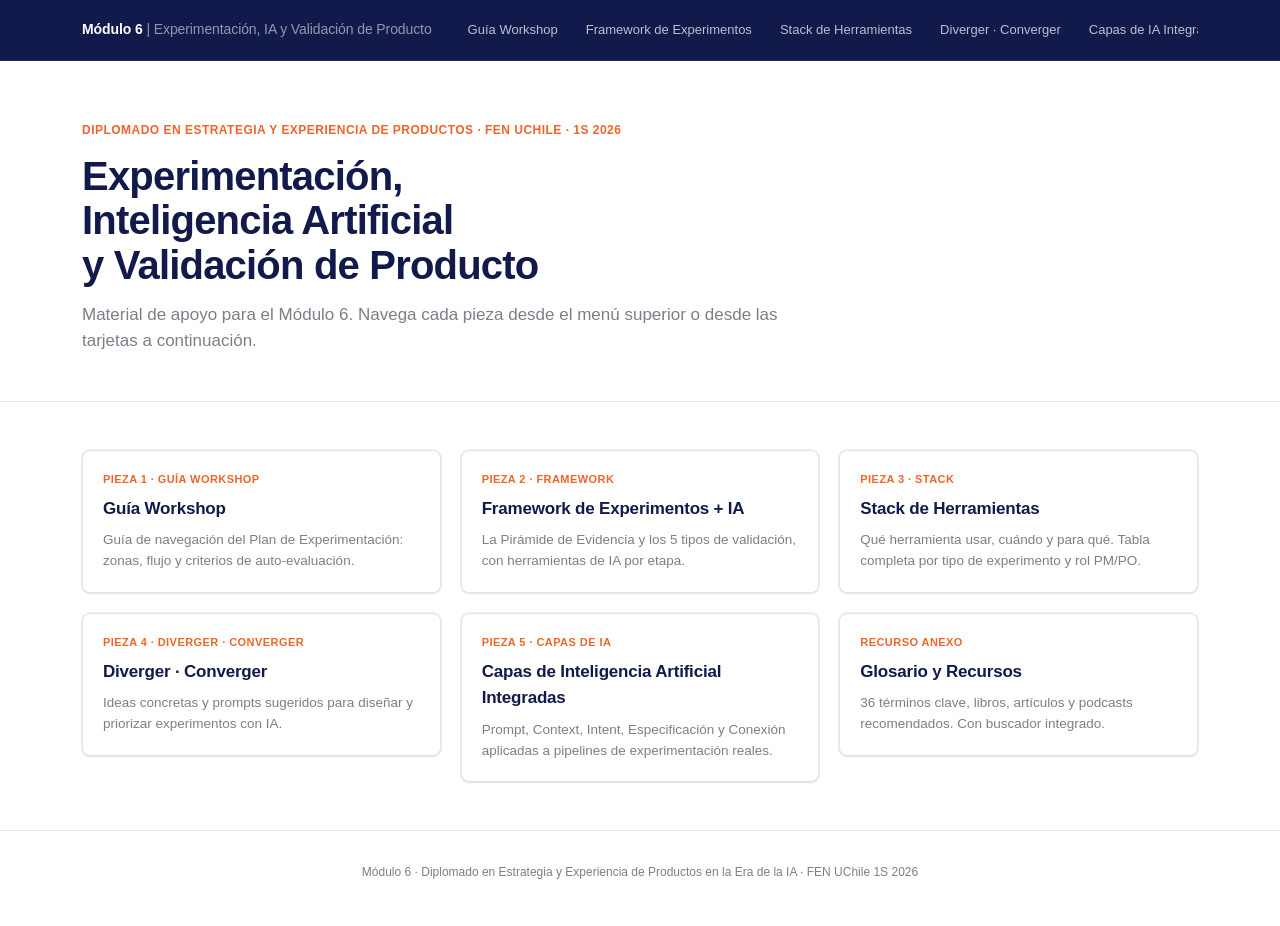
==== index.html @ a80c4c5a "Add files via upload" ====
<!DOCTYPE html>
<html lang="es">
<head>
<meta charset="UTF-8">
<meta name="viewport" content="width=device-width, initial-scale=1.0">
<title>Módulo 6 — Experimentación, IA y Validación de Producto</title>
<link rel="stylesheet" href="styles.css">
</head>
<body>

<nav class="nav">
  <div class="nav-inner">
    <a href="index.html" class="nav-brand">Módulo 6 <span class="dim">| Experimentación, IA y Validación de Producto</span></a>
    <div class="nav-links">
      <a href="guia-workshop.html">Guía Workshop</a>
      <a href="framework-experimentos.html">Framework de Experimentos</a>
      <a href="stack-herramientas.html">Stack de Herramientas</a>
      <a href="diverger-converger.html">Diverger · Converger</a>
      <a href="capas-ia.html">Capas de IA Integradas</a>
      <a href="recursos.html">Glosario y Recursos</a>
    </div>
  </div>
</nav>

<header class="hero">
  <div class="wrap">
    <div class="eyebrow">Diplomado en Estrategia y Experiencia de Productos · FEN UChile · 1S 2026</div>
    <h1 class="display">Experimentación,<br>Inteligencia Artificial<br>y Validación de Producto</h1>
    <p class="lede">Material de apoyo para el Módulo 6. Navega cada pieza desde el menú superior o desde las tarjetas a continuación.</p>
  </div>
</header>

<section class="block">
  <div class="wrap">
    <div class="grid cols-3">

      <a class="card-link" href="guia-workshop.html">
        <div class="card">
          <div class="card-index">PIEZA 1 · GUÍA WORKSHOP</div>
          <h3>Guía Workshop</h3>
          <p>Guía de navegación del Plan de Experimentación: zonas, flujo y criterios de auto-evaluación.</p>
        </div>
      </a>

      <a class="card-link" href="framework-experimentos.html">
        <div class="card">
          <div class="card-index">PIEZA 2 · FRAMEWORK</div>
          <h3>Framework de Experimentos + IA</h3>
          <p>La Pirámide de Evidencia y los 5 tipos de validación, con herramientas de IA por etapa.</p>
        </div>
      </a>

      <a class="card-link" href="stack-herramientas.html">
        <div class="card">
          <div class="card-index">PIEZA 3 · STACK</div>
          <h3>Stack de Herramientas</h3>
          <p>Qué herramienta usar, cuándo y para qué. Tabla completa por tipo de experimento y rol PM/PO.</p>
        </div>
      </a>

      <a class="card-link" href="diverger-converger.html">
        <div class="card">
          <div class="card-index">PIEZA 4 · DIVERGER · CONVERGER</div>
          <h3>Diverger · Converger</h3>
          <p>Ideas concretas y prompts sugeridos para diseñar y priorizar experimentos con IA.</p>
        </div>
      </a>

      <a class="card-link" href="capas-ia.html">
        <div class="card">
          <div class="card-index">PIEZA 5 · CAPAS DE IA</div>
          <h3>Capas de Inteligencia Artificial Integradas</h3>
          <p>Prompt, Context, Intent, Especificación y Conexión aplicadas a pipelines de experimentación reales.</p>
        </div>
      </a>

      <a class="card-link" href="recursos.html">
        <div class="card">
          <div class="card-index">RECURSO ANEXO</div>
          <h3>Glosario y Recursos</h3>
          <p>36 términos clave, libros, artículos y podcasts recomendados. Con buscador integrado.</p>
        </div>
      </a>

    </div>
  </div>
</section>

<footer class="site-footer">
  <div class="wrap">
    <p>Módulo 6 · Diplomado en Estrategia y Experiencia de Productos en la Era de la IA · FEN UChile 1S 2026</p>
  </div>
</footer>

<script src="script.js"></script>
</body>
</html>
---- styles.css ----
/* ============================================
   Módulo 6 — Experimentación, IA y Validación
   Design System: Column (Deep Plum / Action Orange)
   ============================================ */

:root {
  --ink: #011821;
  --ghost: #ffffff;
  --fog: #f6f6f8;
  --plum: #111a4a;
  --plum-dim: #1c2760;
  --orange: #ec652b;
  --orange-dim: #fdece2;
  --steel: #e3e4e8;
  --slate: #7c7f88;
  --charcoal: #232730;
  --moss: #44b48b;
  --radius-card: 8px;
  --radius-sm: 2px;
  --shadow-card: rgba(17,26,74,0.05) 0 0 0 1px, rgba(0,0,0,0.08) 0 1px 2px;
  --shadow-elevated: rgba(0,0,0,0.05) 0 4px 8px, rgba(0,0,0,0.1) 0 2px 4px;
  --max-w: 1180px;
}

* { box-sizing: border-box; }

html { scroll-behavior: smooth; }

body {
  margin: 0;
  font-family: 'Inter', -apple-system, BlinkMacSystemFont, 'Segoe UI', sans-serif;
  background: var(--ghost);
  color: var(--charcoal);
  line-height: 1.55;
  -webkit-font-smoothing: antialiased;
}

a { color: inherit; text-decoration: none; }

img { max-width: 100%; display: block; }

.wrap {
  max-width: var(--max-w);
  margin: 0 auto;
  padding: 0 32px;
}

/* ---------- Nav ---------- */
.nav {
  position: sticky;
  top: 0;
  z-index: 50;
  background: var(--plum);
  border-bottom: 1px solid rgba(255,255,255,0.08);
}
.nav-inner {
  max-width: var(--max-w);
  margin: 0 auto;
  padding: 0 32px;
  display: flex;
  align-items: center;
  justify-content: space-between;
  height: 60px;
  gap: 24px;
}
.nav-brand {
  color: #fff;
  font-weight: 600;
  font-size: 14px;
  letter-spacing: -0.1px;
  white-space: nowrap;
  flex-shrink: 0;
}
.nav-brand .dim { color: rgba(255,255,255,0.55); font-weight: 400; }
.nav-links {
  display: flex;
  gap: 4px;
  overflow-x: auto;
  scrollbar-width: none;
}
.nav-links::-webkit-scrollbar { display: none; }
.nav-links a {
  color: rgba(255,255,255,0.72);
  font-size: 13px;
  font-weight: 500;
  padding: 8px 12px;
  border-radius: var(--radius-sm);
  white-space: nowrap;
  transition: background 0.15s, color 0.15s;
}
.nav-links a:hover { background: rgba(255,255,255,0.08); color: #fff; }
.nav-links a.active { background: var(--orange); color: #fff; }

/* ---------- Hero / header block ---------- */
.hero {
  padding: 56px 0 40px;
  border-bottom: 1px solid var(--steel);
}
.eyebrow {
  display: inline-flex;
  align-items: center;
  gap: 6px;
  font-size: 12px;
  font-weight: 600;
  letter-spacing: 0.04em;
  text-transform: uppercase;
  color: var(--orange);
  margin-bottom: 14px;
}
.eyebrow .sep { color: var(--slate); font-weight: 400; }
h1.display {
  font-size: 40px;
  font-weight: 600;
  letter-spacing: -0.8px;
  color: var(--plum);
  margin: 0 0 14px;
  line-height: 1.12;
}
.lede {
  font-size: 17px;
  color: var(--slate);
  max-width: 700px;
  margin: 0 0 6px;
}
.piece-tag {
  display: inline-block;
  font-size: 12px;
  font-weight: 600;
  color: var(--plum);
  background: var(--fog);
  border: 1px solid var(--steel);
  padding: 4px 10px;
  border-radius: 999px;
  margin-top: 14px;
}

/* ---------- Section ---------- */
section.block { padding: 48px 0; }
section.block.alt { background: var(--fog); }
section.block.tight { padding: 32px 0; }
h2.section-title {
  font-size: 24px;
  font-weight: 600;
  letter-spacing: -0.48px;
  color: var(--plum);
  margin: 0 0 10px;
}
.section-sub {
  font-size: 15px;
  color: var(--slate);
  max-width: 640px;
  margin: 0 0 28px;
}

/* ---------- Cards / Grid ---------- */
.grid {
  display: grid;
  gap: 20px;
}
.grid.cols-2 { grid-template-columns: repeat(2, 1fr); }
.grid.cols-3 { grid-template-columns: repeat(3, 1fr); }
.grid.cols-4 { grid-template-columns: repeat(4, 1fr); }
.grid.cols-6 { grid-template-columns: repeat(6, 1fr); }

.card {
  background: #fff;
  border: 1px solid var(--steel);
  border-radius: var(--radius-card);
  padding: 20px;
  box-shadow: var(--shadow-card);
  transition: border-color 0.15s, transform 0.15s;
}
.card:hover { border-color: #c7cae0; }
.card a.card-link { display: block; }
.card-index {
  font-size: 11px;
  font-weight: 700;
  color: var(--orange);
  letter-spacing: 0.04em;
  margin-bottom: 8px;
}
.card h3 {
  font-size: 17px;
  font-weight: 600;
  color: var(--plum);
  margin: 0 0 8px;
  letter-spacing: -0.2px;
}
.card p {
  font-size: 13.5px;
  color: var(--slate);
  margin: 0;
}

/* ---------- Pills / badges ---------- */
.pill {
  display: inline-flex;
  align-items: center;
  gap: 4px;
  font-size: 12px;
  font-weight: 600;
  padding: 4px 10px;
  border-radius: 999px;
  background: var(--fog);
  border: 1px solid var(--steel);
  color: var(--plum);
}
.pill.orange { background: var(--orange-dim); border-color: #fcd3ba; color: #b6440f; }
.pill.plum { background: var(--plum); color: #fff; border-color: var(--plum); }
.pill-row { display: flex; flex-wrap: wrap; gap: 8px; margin: 10px 0; }

/* ---------- Phase flow (double-diamond equivalent) ---------- */
.phase-flow {
  display: grid;
  grid-template-columns: repeat(4, 1fr);
  gap: 16px;
  margin: 32px 0;
}
.phase-card {
  background: #fff;
  border: 1px solid var(--steel);
  border-radius: var(--radius-card);
  padding: 22px 18px;
  box-shadow: var(--shadow-card);
  position: relative;
}
.phase-card.diverge { border-top: 3px solid var(--orange); }
.phase-card.converge { border-top: 3px solid var(--plum); }
.phase-label {
  font-size: 11px;
  font-weight: 700;
  letter-spacing: 0.04em;
  text-transform: uppercase;
  color: var(--slate);
  margin-bottom: 6px;
}
.phase-card h4 {
  font-size: 18px;
  font-weight: 600;
  color: var(--plum);
  margin: 0 0 8px;
}
.phase-q {
  font-size: 13px;
  color: var(--charcoal);
  font-style: italic;
  margin-bottom: 12px;
}
.phase-tools {
  display: flex;
  flex-wrap: wrap;
  gap: 6px;
  margin-bottom: 10px;
}
.tool-chip {
  font-size: 11.5px;
  font-weight: 600;
  background: var(--fog);
  border: 1px solid var(--steel);
  border-radius: var(--radius-sm);
  padding: 3px 8px;
  color: var(--plum);
}
.phase-desc { font-size: 12.5px; color: var(--slate); margin: 0; }

/* ---------- Prompt box ---------- */
.prompt-box {
  background: var(--plum);
  color: #f2f3fb;
  border-radius: var(--radius-card);
  padding: 18px 20px;
  font-size: 13.5px;
  line-height: 1.6;
  margin: 12px 0;
  position: relative;
  cursor: pointer;
  white-space: pre-wrap;
  font-family: 'IBM Plex Mono', 'SFMono-Regular', Menlo, monospace;
}
.prompt-box:hover { background: var(--plum-dim); }
.prompt-box::after {
  content: 'Clic para copiar';
  position: absolute;
  top: 10px;
  right: 14px;
  font-family: 'Inter', sans-serif;
  font-size: 10px;
  font-weight: 600;
  color: rgba(255,255,255,0.5);
  text-transform: uppercase;
  letter-spacing: 0.04em;
}
.prompt-box.copied::after { content: 'Copiado ✓'; color: var(--orange); }
.prompt-label {
  font-size: 12px;
  font-weight: 600;
  color: var(--plum);
  margin: 18px 0 4px;
}

/* ---------- Numbered step item ---------- */
.step-item {
  display: grid;
  grid-template-columns: 44px 1fr;
  gap: 18px;
  padding: 22px 0;
  border-bottom: 1px solid var(--steel);
}
.step-item:last-child { border-bottom: none; }
.step-num {
  font-size: 20px;
  font-weight: 700;
  color: var(--steel);
  font-family: 'IBM Plex Mono', monospace;
}
.step-item h4 {
  font-size: 16px;
  font-weight: 600;
  color: var(--plum);
  margin: 0 0 6px;
}
.step-item p { font-size: 13.5px; color: var(--charcoal); margin: 0 0 10px; }
.step-note {
  font-size: 12.5px;
  color: var(--slate);
  font-style: italic;
  margin-top: 8px;
}

/* ---------- Table ---------- */
.table-wrap { overflow-x: auto; border: 1px solid var(--steel); border-radius: var(--radius-card); }
table.data-table {
  width: 100%;
  border-collapse: collapse;
  font-size: 13px;
  background: #fff;
}
table.data-table th {
  background: var(--fog);
  color: var(--plum);
  font-size: 11.5px;
  font-weight: 700;
  text-transform: uppercase;
  letter-spacing: 0.03em;
  text-align: left;
  padding: 12px 14px;
  border-bottom: 1px solid var(--steel);
  white-space: nowrap;
}
table.data-table td {
  padding: 14px;
  border-bottom: 1px solid var(--steel);
  vertical-align: top;
  color: var(--charcoal);
}
table.data-table tr:last-child td { border-bottom: none; }
table.data-table tr.group-row td {
  background: var(--plum);
  color: #fff;
  font-weight: 600;
  font-size: 12px;
  text-transform: uppercase;
  letter-spacing: 0.03em;
}
table.data-table td ul { margin: 0; padding-left: 16px; }
table.data-table td.tool-name { font-weight: 600; color: var(--plum); white-space: nowrap; }
table.data-table td.tool-name .sub { display: block; font-weight: 400; color: var(--slate); font-size: 11.5px; }

/* ---------- Glossary ---------- */
.glossary-toolbar {
  display: flex;
  align-items: center;
  gap: 10px;
  flex-wrap: wrap;
  margin-bottom: 24px;
}
.search-box {
  flex: 1;
  min-width: 220px;
  display: flex;
  align-items: center;
  gap: 8px;
  background: #fff;
  border: 1px solid var(--steel);
  border-radius: var(--radius-card);
  padding: 10px 14px;
}
.search-box input {
  border: none;
  outline: none;
  font-size: 14px;
  font-family: inherit;
  width: 100%;
  color: var(--charcoal);
}
.filter-chip {
  font-size: 12.5px;
  font-weight: 600;
  padding: 7px 12px;
  border-radius: 999px;
  border: 1px solid var(--steel);
  background: #fff;
  color: var(--charcoal);
  cursor: pointer;
  white-space: nowrap;
}
.filter-chip.active { background: var(--plum); color: #fff; border-color: var(--plum); }
.glossary-item {
  background: #fff;
  border: 1px solid var(--steel);
  border-radius: var(--radius-card);
  padding: 18px 20px;
  margin-bottom: 12px;
  box-shadow: var(--shadow-card);
}
.glossary-item.hidden { display: none; }
.glossary-head { display: flex; align-items: baseline; justify-content: space-between; gap: 12px; flex-wrap: wrap; }
.glossary-term { font-size: 16px; font-weight: 600; color: var(--plum); }
.glossary-en { font-size: 12.5px; color: var(--slate); font-style: italic; }
.glossary-cat {
  font-size: 10.5px;
  font-weight: 700;
  text-transform: uppercase;
  letter-spacing: 0.04em;
  color: var(--orange);
  background: var(--orange-dim);
  padding: 3px 8px;
  border-radius: 999px;
}
.glossary-body { font-size: 13.5px; color: var(--charcoal); margin-top: 8px; }
.glossary-body strong { color: var(--plum); }
.no-results { text-align: center; color: var(--slate); padding: 30px 0; display: none; }

/* ---------- Book / resource cards ---------- */
.res-card {
  display: flex;
  gap: 14px;
  background: #fff;
  border: 1px solid var(--steel);
  border-radius: var(--radius-card);
  padding: 16px 18px;
  box-shadow: var(--shadow-card);
}
.res-emoji { font-size: 22px; flex-shrink: 0; }
.res-index { font-size: 11px; font-weight: 700; color: var(--orange); letter-spacing: 0.03em; }
.res-title { font-size: 14.5px; font-weight: 600; color: var(--plum); margin: 2px 0 2px; }
.res-sub { font-size: 12px; color: var(--slate); margin-bottom: 6px; }
.res-desc { font-size: 12.5px; color: var(--charcoal); margin-bottom: 6px; }
.res-link { font-size: 12px; font-weight: 600; color: var(--orange); }

/* ---------- Tips grid ---------- */
.tip-card {
  background: #fff;
  border: 1px solid var(--steel);
  border-radius: var(--radius-card);
  padding: 18px;
  box-shadow: var(--shadow-card);
}
.tip-emoji { font-size: 20px; margin-bottom: 8px; display: block; }
.tip-num { font-size: 11px; font-weight: 700; color: var(--orange); letter-spacing: 0.03em; }
.tip-card h4 { font-size: 14.5px; font-weight: 600; color: var(--plum); margin: 4px 0 6px; }
.tip-card p { font-size: 12.5px; color: var(--charcoal); margin: 0; }

/* ---------- Layer card (capas IA) ---------- */
.layer-card {
  display: grid;
  grid-template-columns: 90px 1fr;
  gap: 20px;
  background: #fff;
  border: 1px solid var(--steel);
  border-radius: var(--radius-card);
  padding: 22px;
  margin-bottom: 16px;
  box-shadow: var(--shadow-card);
}
.layer-badge {
  display: flex;
  flex-direction: column;
  align-items: center;
  justify-content: center;
  background: var(--plum);
  color: #fff;
  border-radius: var(--radius-card);
  padding: 12px 6px;
  text-align: center;
}
.layer-badge .n { font-size: 22px; font-weight: 700; font-family: 'IBM Plex Mono', monospace; }
.layer-badge .l { font-size: 10px; text-transform: uppercase; letter-spacing: 0.04em; opacity: 0.75; }
.layer-card h4 { font-size: 18px; font-weight: 600; color: var(--plum); margin: 0 0 2px; }
.layer-sub { font-size: 12.5px; color: var(--orange); font-weight: 600; margin-bottom: 10px; }
.layer-card p { font-size: 13.5px; color: var(--charcoal); margin: 0 0 10px; }
.layer-example {
  background: var(--fog);
  border-radius: var(--radius-sm);
  padding: 10px 14px;
  font-size: 12.5px;
  color: var(--charcoal);
  margin-bottom: 10px;
}
.layer-apply { font-size: 12.5px; color: var(--slate); margin-bottom: 8px; }
.layer-apply strong { color: var(--plum); }

/* ---------- Module timeline (7 modules) ---------- */
.mod-timeline {
  display: grid;
  grid-template-columns: repeat(7, 1fr);
  gap: 10px;
}
.mod-chip {
  background: #fff;
  border: 1px solid var(--steel);
  border-radius: var(--radius-card);
  padding: 12px 10px;
  text-align: center;
}
.mod-chip.here { border-color: var(--orange); background: var(--orange-dim); }
.mod-chip .m-num { font-size: 11px; font-weight: 700; color: var(--slate); }
.mod-chip.here .m-num { color: #b6440f; }
.mod-chip .m-title { font-size: 12px; font-weight: 600; color: var(--plum); margin: 4px 0 2px; }
.mod-chip .m-desc { font-size: 10.5px; color: var(--slate); }

/* ---------- Footer ---------- */
footer.site-footer {
  border-top: 1px solid var(--steel);
  padding: 28px 0 40px;
  text-align: center;
}
footer.site-footer p { font-size: 12px; color: var(--slate); margin: 4px 0; }
footer.site-footer .fq { font-style: italic; }

/* ---------- Utility ---------- */
.center { text-align: center; }
.mt-0 { margin-top: 0; }

/* ---------- Responsive ---------- */
@media (max-width: 960px) {
  .grid.cols-4 { grid-template-columns: repeat(2, 1fr); }
  .grid.cols-6 { grid-template-columns: repeat(3, 1fr); }
  .phase-flow { grid-template-columns: repeat(2, 1fr); }
  .mod-timeline { grid-template-columns: repeat(4, 1fr); }
}
@media (max-width: 640px) {
  .wrap, .nav-inner { padding: 0 18px; }
  h1.display { font-size: 30px; }
  .grid.cols-2, .grid.cols-3, .grid.cols-4, .grid.cols-6 { grid-template-columns: 1fr; }
  .phase-flow { grid-template-columns: 1fr; }
  .mod-timeline { grid-template-columns: repeat(2, 1fr); }
  .layer-card { grid-template-columns: 1fr; }
  .layer-badge { flex-direction: row; justify-content: center; gap: 8px; padding: 8px; }
}
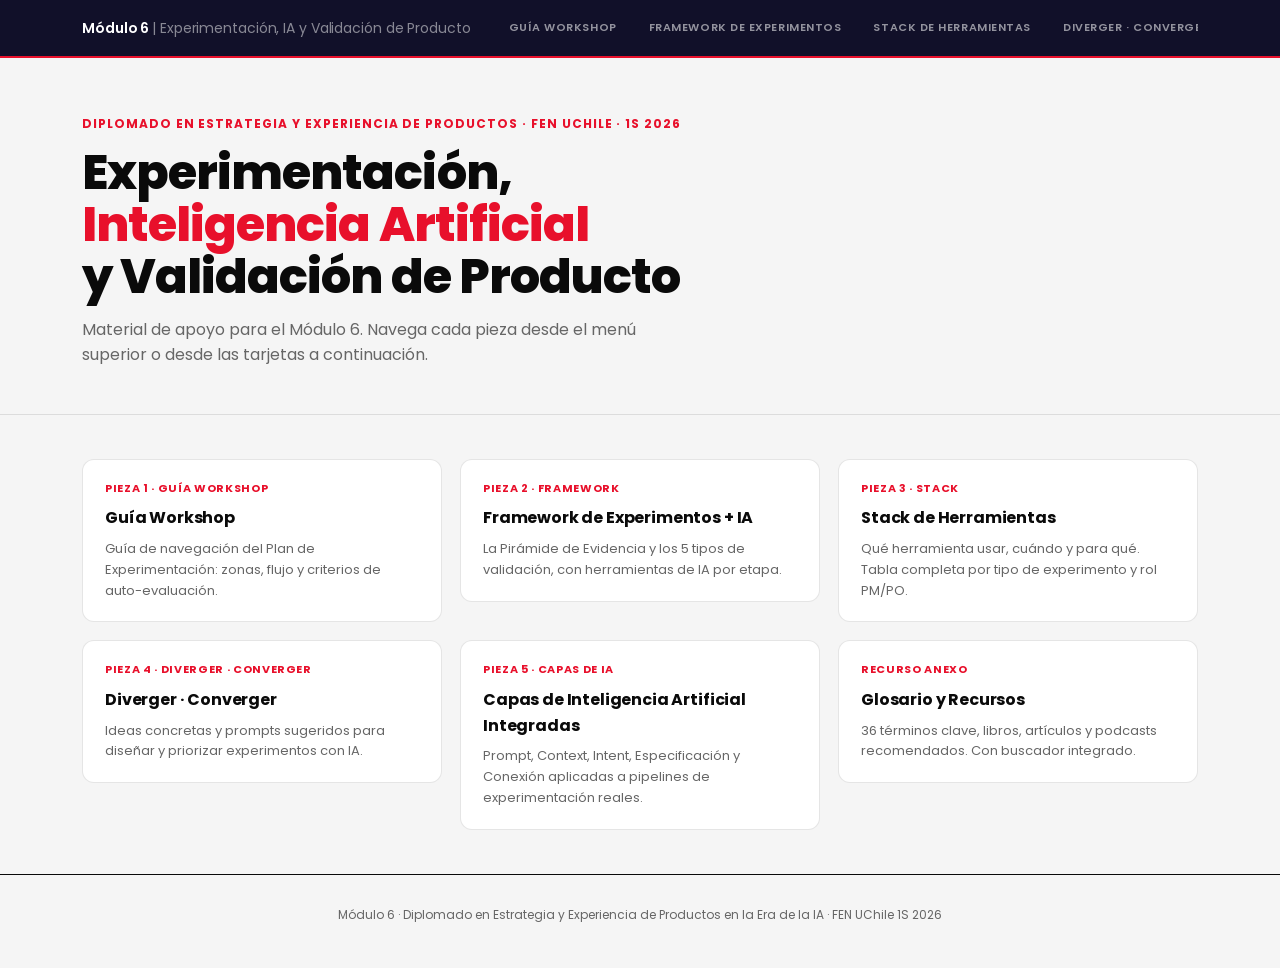
==== commit e4dc16b4: "Add files via upload" ====
--- a/index.html
+++ b/index.html
@@ -4,6 +4,9 @@
 <meta charset="UTF-8">
 <meta name="viewport" content="width=device-width, initial-scale=1.0">
 <title>Módulo 6 — Experimentación, IA y Validación de Producto</title>
+<link rel="preconnect" href="https://fonts.googleapis.com">
+<link rel="preconnect" href="https://fonts.gstatic.com" crossorigin>
+<link href="https://fonts.googleapis.com/css2?family=Poppins:ital,wght@0,400;0,500;0,600;0,700;0,800;1,400&display=swap" rel="stylesheet">
 <link rel="stylesheet" href="styles.css">
 </head>
 <body>
@@ -25,7 +28,7 @@
 <header class="hero">
   <div class="wrap">
     <div class="eyebrow">Diplomado en Estrategia y Experiencia de Productos · FEN UChile · 1S 2026</div>
-    <h1 class="display">Experimentación,<br>Inteligencia Artificial<br>y Validación de Producto</h1>
+    <h1 class="display">Experimentación,<br><span class="accent-word">Inteligencia Artificial</span><br>y Validación de Producto</h1>
     <p class="lede">Material de apoyo para el Módulo 6. Navega cada pieza desde el menú superior o desde las tarjetas a continuación.</p>
   </div>
 </header>
--- a/styles.css
+++ b/styles.css
@@ -1,42 +1,47 @@
 /* ============================================
    Módulo 6 — Experimentación, IA y Validación
-   Design System: Column (Deep Plum / Action Orange)
+   Diseño alineado a Módulo 2 (misma familia visual),
+   con acento de marca en ROJO en vez de azul,
+   para diferenciar el módulo.
    ============================================ */
 
 :root {
-  --ink: #011821;
-  --ghost: #ffffff;
-  --fog: #f6f6f8;
-  --plum: #111a4a;
-  --plum-dim: #1c2760;
-  --orange: #ec652b;
-  --orange-dim: #fdece2;
-  --steel: #e3e4e8;
-  --slate: #7c7f88;
-  --charcoal: #232730;
-  --moss: #44b48b;
-  --radius-card: 8px;
-  --radius-sm: 2px;
-  --shadow-card: rgba(17,26,74,0.05) 0 0 0 1px, rgba(0,0,0,0.08) 0 1px 2px;
-  --shadow-elevated: rgba(0,0,0,0.05) 0 4px 8px, rgba(0,0,0,0.1) 0 2px 4px;
+  --ink: #0a0a0a;              /* texto / titulares — negro, como Módulo 2 */
+  --body-bg: #f5f5f5;          /* fondo de página */
+  --nav-bg: #111029;           /* navy casi negro del nav */
+  --white: #ffffff;
+  --border: rgba(0,0,0,0.1);
+  --gray-600: #666666;
+  --gray-500: #7a7a7a;
+
+  --accent: #e8102b;           /* ROJO — reemplaza el azul destacado de Módulo 2 */
+  --accent-dim: rgba(232,16,43,0.07);
+  --accent-border: rgba(232,16,43,0.18);
+  --accent-deep: #a10c1f;
+
+  --diverge: #c96a00;          /* naranja — se mantiene, es semántico (Diverge) */
+  --diverge-dim: rgba(201,106,0,0.08);
+  --converge: #007a5e;         /* verde azulado — se mantiene, es semántico (Converge) */
+  --converge-dim: rgba(0,122,94,0.08);
+
+  --radius: 12px;
+  --radius-sm: 8px;
   --max-w: 1180px;
 }
 
 * { box-sizing: border-box; }
-
 html { scroll-behavior: smooth; }
 
 body {
   margin: 0;
-  font-family: 'Inter', -apple-system, BlinkMacSystemFont, 'Segoe UI', sans-serif;
-  background: var(--ghost);
-  color: var(--charcoal);
-  line-height: 1.55;
+  font-family: 'Poppins', -apple-system, BlinkMacSystemFont, 'Segoe UI', sans-serif;
+  background: var(--body-bg);
+  color: var(--ink);
+  line-height: 1.6;
   -webkit-font-smoothing: antialiased;
 }
 
 a { color: inherit; text-decoration: none; }
-
 img { max-width: 100%; display: block; }
 
 .wrap {
@@ -50,8 +55,8 @@
   position: sticky;
   top: 0;
   z-index: 50;
-  background: var(--plum);
-  border-bottom: 1px solid rgba(255,255,255,0.08);
+  background: var(--nav-bg);
+  border-bottom: 2px solid var(--accent);
 }
 .nav-inner {
   max-width: var(--max-w);
@@ -60,7 +65,7 @@
   display: flex;
   align-items: center;
   justify-content: space-between;
-  height: 60px;
+  height: 56px;
   gap: 24px;
 }
 .nav-brand {
@@ -71,7 +76,7 @@
   white-space: nowrap;
   flex-shrink: 0;
 }
-.nav-brand .dim { color: rgba(255,255,255,0.55); font-weight: 400; }
+.nav-brand .dim { color: rgba(255,255,255,0.5); font-weight: 400; }
 .nav-links {
   display: flex;
   gap: 4px;
@@ -80,300 +85,318 @@
 }
 .nav-links::-webkit-scrollbar { display: none; }
 .nav-links a {
-  color: rgba(255,255,255,0.72);
-  font-size: 13px;
-  font-weight: 500;
-  padding: 8px 12px;
-  border-radius: var(--radius-sm);
+  color: rgba(255,255,255,0.55);
+  font-size: 11px;
+  font-weight: 600;
+  text-transform: uppercase;
+  letter-spacing: 0.05em;
+  padding: 8px 14px;
+  border-radius: 999px;
   white-space: nowrap;
   transition: background 0.15s, color 0.15s;
 }
 .nav-links a:hover { background: rgba(255,255,255,0.08); color: #fff; }
-.nav-links a.active { background: var(--orange); color: #fff; }
+.nav-links a.active { background: var(--accent); color: #fff; }
 
 /* ---------- Hero / header block ---------- */
 .hero {
-  padding: 56px 0 40px;
-  border-bottom: 1px solid var(--steel);
+  padding: 52px 0 40px;
+  border-bottom: 1px solid var(--border);
+  position: relative;
 }
 .eyebrow {
   display: inline-flex;
   align-items: center;
   gap: 6px;
   font-size: 12px;
-  font-weight: 600;
-  letter-spacing: 0.04em;
-  text-transform: uppercase;
-  color: var(--orange);
+  font-weight: 700;
+  letter-spacing: 0.08em;
+  text-transform: uppercase;
+  color: var(--accent);
   margin-bottom: 14px;
 }
-.eyebrow .sep { color: var(--slate); font-weight: 400; }
+.eyebrow .sep { color: var(--gray-500); font-weight: 400; }
+
 h1.display {
-  font-size: 40px;
-  font-weight: 600;
-  letter-spacing: -0.8px;
-  color: var(--plum);
+  font-size: 48px;
+  font-weight: 800;
+  letter-spacing: -0.02em;
+  line-height: 1.08;
+  color: var(--ink);
   margin: 0 0 14px;
-  line-height: 1.12;
-}
+}
+h1.display .accent-word { color: var(--accent); }
+
 .lede {
-  font-size: 17px;
-  color: var(--slate);
-  max-width: 700px;
+  font-size: 16px;
+  color: var(--gray-600);
+  max-width: 620px;
   margin: 0 0 6px;
+}
+
+/* Piece badge — pill negra arriba a la derecha, como "PIEZA X DE 5" en Módulo 2 */
+.piece-badge {
+  position: absolute;
+  top: 52px;
+  right: 32px;
+  display: inline-flex;
+  align-items: center;
+  font-size: 11px;
+  font-weight: 700;
+  letter-spacing: 0.06em;
+  text-transform: uppercase;
+  color: #fff;
+  background: #0a0a0a;
+  padding: 8px 16px;
+  border-radius: 999px;
 }
 .piece-tag {
   display: inline-block;
   font-size: 12px;
   font-weight: 600;
-  color: var(--plum);
-  background: var(--fog);
-  border: 1px solid var(--steel);
-  padding: 4px 10px;
+  color: #fff;
+  background: #0a0a0a;
+  padding: 6px 14px;
   border-radius: 999px;
   margin-top: 14px;
 }
+@media (max-width: 780px) {
+  .piece-badge { position: static; display: inline-flex; margin-top: 16px; }
+}
 
 /* ---------- Section ---------- */
-section.block { padding: 48px 0; }
-section.block.alt { background: var(--fog); }
-section.block.tight { padding: 32px 0; }
+section.block { padding: 44px 0; }
+section.block.alt { background: #eeeeee; }
+section.block.tight { padding: 28px 0; }
+
 h2.section-title {
-  font-size: 24px;
-  font-weight: 600;
-  letter-spacing: -0.48px;
-  color: var(--plum);
+  font-size: 22px;
+  font-weight: 700;
+  letter-spacing: -0.01em;
+  color: var(--ink);
   margin: 0 0 10px;
 }
 .section-sub {
-  font-size: 15px;
-  color: var(--slate);
-  max-width: 640px;
-  margin: 0 0 28px;
+  font-size: 14.5px;
+  color: var(--gray-600);
+  max-width: 660px;
+  margin: 0 0 26px;
+}
+.section-label {
+  font-size: 12px;
+  font-weight: 700;
+  letter-spacing: 0.08em;
+  text-transform: uppercase;
+  color: var(--accent);
+  padding-bottom: 10px;
+  border-bottom: 1px solid var(--border);
+  margin-bottom: 24px;
 }
 
 /* ---------- Cards / Grid ---------- */
-.grid {
-  display: grid;
-  gap: 20px;
-}
+.grid { display: grid; gap: 18px; }
 .grid.cols-2 { grid-template-columns: repeat(2, 1fr); }
 .grid.cols-3 { grid-template-columns: repeat(3, 1fr); }
 .grid.cols-4 { grid-template-columns: repeat(4, 1fr); }
 .grid.cols-6 { grid-template-columns: repeat(6, 1fr); }
 
+/* Card grid tipo Módulo 2: blanco, borde fino, radius 12px, sin sombra */
 .card {
-  background: #fff;
-  border: 1px solid var(--steel);
-  border-radius: var(--radius-card);
-  padding: 20px;
-  box-shadow: var(--shadow-card);
-  transition: border-color 0.15s, transform 0.15s;
-}
-.card:hover { border-color: #c7cae0; }
+  background: var(--white);
+  border: 1.5px solid var(--border);
+  border-radius: var(--radius);
+  padding: 20px 22px;
+  box-shadow: none;
+  transition: border-color 0.15s;
+}
+.card:hover { border-color: rgba(0,0,0,0.22); }
 .card a.card-link { display: block; }
 .card-index {
   font-size: 11px;
   font-weight: 700;
-  color: var(--orange);
-  letter-spacing: 0.04em;
+  letter-spacing: 0.06em;
+  text-transform: uppercase;
+  color: var(--accent);
   margin-bottom: 8px;
 }
 .card h3 {
-  font-size: 17px;
-  font-weight: 600;
-  color: var(--plum);
+  font-size: 16px;
+  font-weight: 700;
+  color: var(--ink);
   margin: 0 0 8px;
-  letter-spacing: -0.2px;
-}
-.card p {
-  font-size: 13.5px;
-  color: var(--slate);
-  margin: 0;
-}
+  letter-spacing: -0.01em;
+}
+.card p { font-size: 13px; color: var(--gray-600); margin: 0; }
 
 /* ---------- Pills / badges ---------- */
 .pill {
   display: inline-flex;
   align-items: center;
   gap: 4px;
-  font-size: 12px;
-  font-weight: 600;
-  padding: 4px 10px;
-  border-radius: 999px;
-  background: var(--fog);
-  border: 1px solid var(--steel);
-  color: var(--plum);
-}
-.pill.orange { background: var(--orange-dim); border-color: #fcd3ba; color: #b6440f; }
-.pill.plum { background: var(--plum); color: #fff; border-color: var(--plum); }
+  font-size: 11.5px;
+  font-weight: 600;
+  padding: 5px 12px;
+  border-radius: 999px;
+  background: #fff;
+  border: 1px solid var(--border);
+  color: var(--ink);
+}
+.pill.red { background: var(--accent-dim); border-color: var(--accent-border); color: var(--accent-deep); }
+.pill.diverge { background: var(--diverge-dim); border-color: rgba(201,106,0,0.25); color: var(--diverge); }
+.pill.converge { background: var(--converge-dim); border-color: rgba(0,122,94,0.25); color: var(--converge); }
+.pill.dark { background: #0a0a0a; color: #fff; border-color: #0a0a0a; }
 .pill-row { display: flex; flex-wrap: wrap; gap: 8px; margin: 10px 0; }
 
-/* ---------- Phase flow (double-diamond equivalent) ---------- */
+/* Leyenda Diverge/Converge */
+.legend-row { display: flex; gap: 24px; flex-wrap: wrap; margin-bottom: 24px; }
+.legend-item { display: flex; align-items: center; gap: 8px; font-size: 13px; font-weight: 600; }
+.legend-dot { width: 9px; height: 9px; border-radius: 50%; display: inline-block; }
+.legend-item.diverge { color: var(--diverge); }
+.legend-item.diverge .legend-dot { background: var(--diverge); }
+.legend-item.converge { color: var(--converge); }
+.legend-item.converge .legend-dot { background: var(--converge); }
+
+/* ---------- Phase flow ---------- */
 .phase-flow {
   display: grid;
   grid-template-columns: repeat(4, 1fr);
   gap: 16px;
-  margin: 32px 0;
+  margin: 28px 0;
 }
 .phase-card {
-  background: #fff;
-  border: 1px solid var(--steel);
-  border-radius: var(--radius-card);
-  padding: 22px 18px;
-  box-shadow: var(--shadow-card);
+  background: var(--white);
+  border: 1.5px solid var(--border);
+  border-radius: var(--radius);
+  padding: 20px 18px;
   position: relative;
 }
-.phase-card.diverge { border-top: 3px solid var(--orange); }
-.phase-card.converge { border-top: 3px solid var(--plum); }
+.phase-card.diverge { border-top: 3px solid var(--diverge); }
+.phase-card.converge { border-top: 3px solid var(--converge); }
 .phase-label {
+  font-size: 10.5px;
+  font-weight: 700;
+  letter-spacing: 0.06em;
+  text-transform: uppercase;
+  color: var(--gray-500);
+  margin-bottom: 6px;
+}
+.phase-card h4 { font-size: 17px; font-weight: 700; color: var(--ink); margin: 0 0 8px; }
+.phase-q { font-size: 12.5px; color: var(--ink); font-style: italic; margin-bottom: 12px; }
+.phase-tools { display: flex; flex-wrap: wrap; gap: 6px; margin-bottom: 10px; }
+
+/* Tool chips — pastel rojo/marca, como los "tool chips" de Módulo 2 */
+.tool-chip {
   font-size: 11px;
-  font-weight: 700;
-  letter-spacing: 0.04em;
-  text-transform: uppercase;
-  color: var(--slate);
-  margin-bottom: 6px;
-}
-.phase-card h4 {
-  font-size: 18px;
-  font-weight: 600;
-  color: var(--plum);
-  margin: 0 0 8px;
-}
-.phase-q {
-  font-size: 13px;
-  color: var(--charcoal);
-  font-style: italic;
-  margin-bottom: 12px;
-}
-.phase-tools {
-  display: flex;
-  flex-wrap: wrap;
-  gap: 6px;
-  margin-bottom: 10px;
-}
-.tool-chip {
-  font-size: 11.5px;
-  font-weight: 600;
-  background: var(--fog);
-  border: 1px solid var(--steel);
-  border-radius: var(--radius-sm);
-  padding: 3px 8px;
-  color: var(--plum);
-}
-.phase-desc { font-size: 12.5px; color: var(--slate); margin: 0; }
+  font-weight: 600;
+  background: var(--accent-dim);
+  border: 1px solid var(--accent-border);
+  border-radius: 999px;
+  padding: 4px 10px;
+  color: var(--accent-deep);
+}
+.phase-desc { font-size: 12px; color: var(--gray-600); margin: 0; }
 
 /* ---------- Prompt box ---------- */
 .prompt-box {
-  background: var(--plum);
-  color: #f2f3fb;
-  border-radius: var(--radius-card);
-  padding: 18px 20px;
-  font-size: 13.5px;
-  line-height: 1.6;
+  background: var(--nav-bg);
+  color: #e8e8f0;
+  border-radius: var(--radius-sm);
+  padding: 16px 18px;
+  font-size: 13px;
+  font-style: italic;
+  line-height: 1.65;
   margin: 12px 0;
   position: relative;
   cursor: pointer;
   white-space: pre-wrap;
-  font-family: 'IBM Plex Mono', 'SFMono-Regular', Menlo, monospace;
-}
-.prompt-box:hover { background: var(--plum-dim); }
+}
+.prompt-box:hover { background: #1a1940; }
 .prompt-box::after {
   content: 'Clic para copiar';
   position: absolute;
   top: 10px;
   right: 14px;
-  font-family: 'Inter', sans-serif;
+  font-family: 'Poppins', sans-serif;
+  font-style: normal;
   font-size: 10px;
   font-weight: 600;
-  color: rgba(255,255,255,0.5);
+  color: rgba(255,255,255,0.45);
   text-transform: uppercase;
   letter-spacing: 0.04em;
 }
-.prompt-box.copied::after { content: 'Copiado ✓'; color: var(--orange); }
+.prompt-box.copied::after { content: 'Copiado ✓'; color: var(--accent); opacity: 1; }
 .prompt-label {
-  font-size: 12px;
-  font-weight: 600;
-  color: var(--plum);
+  font-size: 11.5px;
+  font-weight: 700;
+  text-transform: uppercase;
+  letter-spacing: 0.04em;
+  color: var(--ink);
   margin: 18px 0 4px;
 }
 
 /* ---------- Numbered step item ---------- */
 .step-item {
   display: grid;
-  grid-template-columns: 44px 1fr;
-  gap: 18px;
-  padding: 22px 0;
-  border-bottom: 1px solid var(--steel);
+  grid-template-columns: 40px 1fr;
+  gap: 16px;
+  padding: 20px 0;
+  border-bottom: 1px solid var(--border);
 }
 .step-item:last-child { border-bottom: none; }
 .step-num {
-  font-size: 20px;
-  font-weight: 700;
-  color: var(--steel);
-  font-family: 'IBM Plex Mono', monospace;
-}
-.step-item h4 {
-  font-size: 16px;
-  font-weight: 600;
-  color: var(--plum);
-  margin: 0 0 6px;
-}
-.step-item p { font-size: 13.5px; color: var(--charcoal); margin: 0 0 10px; }
+  width: 32px; height: 32px;
+  border-radius: 50%;
+  border: 1.5px solid var(--diverge);
+  color: var(--diverge);
+  display: flex; align-items: center; justify-content: center;
+  font-size: 12px; font-weight: 700;
+}
+.step-item.converge .step-num { border-color: var(--converge); color: var(--converge); }
+.step-item h4 { font-size: 15px; font-weight: 700; color: var(--ink); margin: 0 0 6px; }
+.step-item p { font-size: 13px; color: var(--ink); margin: 0 0 10px; }
 .step-note {
-  font-size: 12.5px;
-  color: var(--slate);
-  font-style: italic;
+  font-size: 12px;
+  color: var(--gray-600);
   margin-top: 8px;
+  padding-top: 8px;
+  border-top: 1px solid var(--border);
 }
 
 /* ---------- Table ---------- */
-.table-wrap { overflow-x: auto; border: 1px solid var(--steel); border-radius: var(--radius-card); }
-table.data-table {
-  width: 100%;
-  border-collapse: collapse;
-  font-size: 13px;
-  background: #fff;
-}
+.table-wrap { overflow-x: auto; border: 1.5px solid var(--border); border-radius: var(--radius); }
+table.data-table { width: 100%; border-collapse: collapse; font-size: 13px; background: #fff; }
 table.data-table th {
-  background: var(--fog);
-  color: var(--plum);
-  font-size: 11.5px;
-  font-weight: 700;
-  text-transform: uppercase;
-  letter-spacing: 0.03em;
+  background: #0a0a0a;
+  color: #fff;
+  font-size: 11px;
+  font-weight: 700;
+  text-transform: uppercase;
+  letter-spacing: 0.05em;
   text-align: left;
   padding: 12px 14px;
-  border-bottom: 1px solid var(--steel);
   white-space: nowrap;
 }
 table.data-table td {
   padding: 14px;
-  border-bottom: 1px solid var(--steel);
+  border-bottom: 1px solid var(--border);
   vertical-align: top;
-  color: var(--charcoal);
+  color: var(--ink);
 }
 table.data-table tr:last-child td { border-bottom: none; }
 table.data-table tr.group-row td {
-  background: var(--plum);
-  color: #fff;
-  font-weight: 600;
-  font-size: 12px;
-  text-transform: uppercase;
-  letter-spacing: 0.03em;
+  background: var(--accent-dim);
+  color: var(--accent-deep);
+  font-weight: 700;
+  font-size: 11.5px;
+  text-transform: uppercase;
+  letter-spacing: 0.04em;
 }
 table.data-table td ul { margin: 0; padding-left: 16px; }
-table.data-table td.tool-name { font-weight: 600; color: var(--plum); white-space: nowrap; }
-table.data-table td.tool-name .sub { display: block; font-weight: 400; color: var(--slate); font-size: 11.5px; }
+table.data-table td.tool-name { font-weight: 700; color: var(--ink); white-space: nowrap; }
+table.data-table td.tool-name .sub { display: block; font-weight: 400; color: var(--gray-500); font-size: 11px; }
 
 /* ---------- Glossary ---------- */
-.glossary-toolbar {
-  display: flex;
-  align-items: center;
-  gap: 10px;
-  flex-wrap: wrap;
-  margin-bottom: 24px;
-}
+.glossary-toolbar { display: flex; align-items: center; gap: 10px; flex-wrap: wrap; margin-bottom: 20px; }
 .search-box {
   flex: 1;
   min-width: 220px;
@@ -381,152 +404,135 @@
   align-items: center;
   gap: 8px;
   background: #fff;
-  border: 1px solid var(--steel);
-  border-radius: var(--radius-card);
-  padding: 10px 14px;
-}
-.search-box input {
-  border: none;
-  outline: none;
-  font-size: 14px;
-  font-family: inherit;
-  width: 100%;
-  color: var(--charcoal);
-}
+  border: 1.5px solid var(--border);
+  border-radius: var(--radius);
+  padding: 12px 16px;
+}
+.search-box span { color: var(--accent); }
+.search-box input { border: none; outline: none; font-size: 14px; font-family: inherit; width: 100%; color: var(--ink); }
 .filter-chip {
-  font-size: 12.5px;
-  font-weight: 600;
-  padding: 7px 12px;
-  border-radius: 999px;
-  border: 1px solid var(--steel);
+  font-size: 12px;
+  font-weight: 600;
+  padding: 8px 14px;
+  border-radius: 999px;
+  border: 1px solid var(--border);
   background: #fff;
-  color: var(--charcoal);
+  color: var(--ink);
   cursor: pointer;
   white-space: nowrap;
 }
-.filter-chip.active { background: var(--plum); color: #fff; border-color: var(--plum); }
+.filter-chip.active { background: #0a0a0a; color: #fff; border-color: #0a0a0a; }
+.filter-chip .count {
+  display: inline-block;
+  background: rgba(0,0,0,0.08);
+  border-radius: 999px;
+  padding: 1px 7px;
+  margin-left: 5px;
+  font-size: 10.5px;
+}
+.filter-chip.active .count { background: rgba(255,255,255,0.2); }
+
 .glossary-item {
   background: #fff;
-  border: 1px solid var(--steel);
-  border-radius: var(--radius-card);
+  border: 1px solid var(--border);
+  border-left: 3px solid var(--converge);
+  border-radius: var(--radius-sm);
   padding: 18px 20px;
   margin-bottom: 12px;
-  box-shadow: var(--shadow-card);
-}
+}
+.glossary-item[data-cat="priorizacion"] { border-left-color: var(--diverge); }
+.glossary-item[data-cat="tips"] { border-left-color: var(--accent); }
+.glossary-item[data-cat="libros"] { border-left-color: #6a3fb5; }
+.glossary-item[data-cat="lecturas"] { border-left-color: #0a5fb0; }
+.glossary-item[data-cat="podcasts"] { border-left-color: #b5750a; }
 .glossary-item.hidden { display: none; }
 .glossary-head { display: flex; align-items: baseline; justify-content: space-between; gap: 12px; flex-wrap: wrap; }
-.glossary-term { font-size: 16px; font-weight: 600; color: var(--plum); }
-.glossary-en { font-size: 12.5px; color: var(--slate); font-style: italic; }
+.glossary-term { font-size: 15.5px; font-weight: 700; color: var(--ink); }
+.glossary-en { font-size: 12px; color: var(--gray-500); font-style: italic; }
 .glossary-cat {
-  font-size: 10.5px;
+  font-size: 10px;
   font-weight: 700;
   text-transform: uppercase;
   letter-spacing: 0.04em;
-  color: var(--orange);
-  background: var(--orange-dim);
-  padding: 3px 8px;
-  border-radius: 999px;
-}
-.glossary-body { font-size: 13.5px; color: var(--charcoal); margin-top: 8px; }
-.glossary-body strong { color: var(--plum); }
-.no-results { text-align: center; color: var(--slate); padding: 30px 0; display: none; }
+  color: var(--converge);
+  background: var(--converge-dim);
+  padding: 3px 9px;
+  border-radius: 999px;
+}
+.glossary-body { font-size: 13px; color: var(--ink); margin-top: 8px; }
+.glossary-body strong { color: var(--ink); }
+.no-results { text-align: center; color: var(--gray-500); padding: 30px 0; display: none; }
 
 /* ---------- Book / resource cards ---------- */
 .res-card {
   display: flex;
   gap: 14px;
   background: #fff;
-  border: 1px solid var(--steel);
-  border-radius: var(--radius-card);
+  border: 1.5px solid var(--border);
+  border-radius: var(--radius);
   padding: 16px 18px;
-  box-shadow: var(--shadow-card);
-}
-.res-emoji { font-size: 22px; flex-shrink: 0; }
-.res-index { font-size: 11px; font-weight: 700; color: var(--orange); letter-spacing: 0.03em; }
-.res-title { font-size: 14.5px; font-weight: 600; color: var(--plum); margin: 2px 0 2px; }
-.res-sub { font-size: 12px; color: var(--slate); margin-bottom: 6px; }
-.res-desc { font-size: 12.5px; color: var(--charcoal); margin-bottom: 6px; }
-.res-link { font-size: 12px; font-weight: 600; color: var(--orange); }
+}
+.res-emoji { font-size: 20px; flex-shrink: 0; }
+.res-index { font-size: 10.5px; font-weight: 700; color: var(--accent); letter-spacing: 0.04em; text-transform: uppercase; }
+.res-title { font-size: 14px; font-weight: 700; color: var(--ink); margin: 2px 0 2px; }
+.res-sub { font-size: 11.5px; color: var(--gray-500); margin-bottom: 6px; }
+.res-desc { font-size: 12.5px; color: var(--ink); margin-bottom: 6px; }
+.res-link { font-size: 12px; font-weight: 700; color: var(--accent); }
 
 /* ---------- Tips grid ---------- */
-.tip-card {
-  background: #fff;
-  border: 1px solid var(--steel);
-  border-radius: var(--radius-card);
-  padding: 18px;
-  box-shadow: var(--shadow-card);
-}
-.tip-emoji { font-size: 20px; margin-bottom: 8px; display: block; }
-.tip-num { font-size: 11px; font-weight: 700; color: var(--orange); letter-spacing: 0.03em; }
-.tip-card h4 { font-size: 14.5px; font-weight: 600; color: var(--plum); margin: 4px 0 6px; }
-.tip-card p { font-size: 12.5px; color: var(--charcoal); margin: 0; }
+.tip-card { background: #fff; border: 1.5px solid var(--border); border-radius: var(--radius); padding: 18px; }
+.tip-emoji { font-size: 18px; margin-bottom: 8px; display: block; }
+.tip-num { font-size: 10.5px; font-weight: 700; color: var(--accent); letter-spacing: 0.04em; text-transform: uppercase; }
+.tip-card h4 { font-size: 14px; font-weight: 700; color: var(--ink); margin: 4px 0 6px; }
+.tip-card p { font-size: 12px; color: var(--ink); margin: 0; }
 
 /* ---------- Layer card (capas IA) ---------- */
 .layer-card {
   display: grid;
-  grid-template-columns: 90px 1fr;
+  grid-template-columns: 84px 1fr;
   gap: 20px;
   background: #fff;
-  border: 1px solid var(--steel);
-  border-radius: var(--radius-card);
+  border: 1.5px solid var(--border);
+  border-left: 4px solid var(--accent);
+  border-radius: var(--radius);
   padding: 22px;
   margin-bottom: 16px;
-  box-shadow: var(--shadow-card);
-}
+}
+.layer-card:nth-of-type(2) { border-left-color: var(--diverge); }
+.layer-card:nth-of-type(3) { border-left-color: var(--converge); }
+.layer-card:nth-of-type(4) { border-left-color: #6a3fb5; }
+.layer-card:nth-of-type(5) { border-left-color: #0a5fb0; }
 .layer-badge {
   display: flex;
   flex-direction: column;
   align-items: center;
   justify-content: center;
-  background: var(--plum);
-  color: #fff;
-  border-radius: var(--radius-card);
-  padding: 12px 6px;
+  padding: 10px 4px;
   text-align: center;
 }
-.layer-badge .n { font-size: 22px; font-weight: 700; font-family: 'IBM Plex Mono', monospace; }
-.layer-badge .l { font-size: 10px; text-transform: uppercase; letter-spacing: 0.04em; opacity: 0.75; }
-.layer-card h4 { font-size: 18px; font-weight: 600; color: var(--plum); margin: 0 0 2px; }
-.layer-sub { font-size: 12.5px; color: var(--orange); font-weight: 600; margin-bottom: 10px; }
-.layer-card p { font-size: 13.5px; color: var(--charcoal); margin: 0 0 10px; }
-.layer-example {
-  background: var(--fog);
-  border-radius: var(--radius-sm);
-  padding: 10px 14px;
-  font-size: 12.5px;
-  color: var(--charcoal);
-  margin-bottom: 10px;
-}
-.layer-apply { font-size: 12.5px; color: var(--slate); margin-bottom: 8px; }
-.layer-apply strong { color: var(--plum); }
+.layer-badge .n { font-size: 24px; font-weight: 800; color: var(--ink); }
+.layer-badge .l { font-size: 9.5px; text-transform: uppercase; letter-spacing: 0.05em; color: var(--gray-500); }
+.layer-card h4 { font-size: 17px; font-weight: 700; color: var(--ink); margin: 0 0 2px; }
+.layer-sub { font-size: 12px; color: var(--accent); font-weight: 700; margin-bottom: 10px; text-transform: uppercase; letter-spacing: 0.03em; }
+.layer-card p { font-size: 13px; color: var(--ink); margin: 0 0 10px; }
+.layer-example { background: #f2f2f2; border-radius: 8px; padding: 10px 14px; font-size: 12.5px; font-style: italic; color: var(--ink); margin-bottom: 10px; }
+.layer-apply { font-size: 11.5px; font-weight: 700; text-transform: uppercase; letter-spacing: 0.03em; color: var(--accent); margin-bottom: 4px; }
+.layer-apply-text { font-size: 13px; color: var(--accent-deep); margin-bottom: 8px; }
 
 /* ---------- Module timeline (7 modules) ---------- */
-.mod-timeline {
-  display: grid;
-  grid-template-columns: repeat(7, 1fr);
-  gap: 10px;
-}
-.mod-chip {
-  background: #fff;
-  border: 1px solid var(--steel);
-  border-radius: var(--radius-card);
-  padding: 12px 10px;
-  text-align: center;
-}
-.mod-chip.here { border-color: var(--orange); background: var(--orange-dim); }
-.mod-chip .m-num { font-size: 11px; font-weight: 700; color: var(--slate); }
-.mod-chip.here .m-num { color: #b6440f; }
-.mod-chip .m-title { font-size: 12px; font-weight: 600; color: var(--plum); margin: 4px 0 2px; }
-.mod-chip .m-desc { font-size: 10.5px; color: var(--slate); }
+.mod-timeline { display: grid; grid-template-columns: repeat(7, 1fr); gap: 10px; }
+.mod-chip { background: #fff; border: 1.5px solid var(--border); border-radius: var(--radius-sm); padding: 12px 10px; text-align: center; }
+.mod-chip.here { border-color: var(--accent); background: var(--accent-dim); }
+.mod-chip .m-num { font-size: 10.5px; font-weight: 700; color: var(--gray-500); }
+.mod-chip.here .m-num { color: var(--accent-deep); }
+.mod-chip .m-title { font-size: 11.5px; font-weight: 700; color: var(--ink); margin: 4px 0 2px; }
+.mod-chip .m-desc { font-size: 10px; color: var(--gray-500); }
 
 /* ---------- Footer ---------- */
-footer.site-footer {
-  border-top: 1px solid var(--steel);
-  padding: 28px 0 40px;
-  text-align: center;
-}
-footer.site-footer p { font-size: 12px; color: var(--slate); margin: 4px 0; }
+footer.site-footer { border-top: 1px solid var(--ink); padding: 26px 0 40px; text-align: center; }
+footer.site-footer p { font-size: 12px; color: var(--gray-600); margin: 4px 0; }
 footer.site-footer .fq { font-style: italic; }
+footer.site-footer a { color: var(--accent); font-weight: 600; }
 
 /* ---------- Utility ---------- */
 .center { text-align: center; }
@@ -541,7 +547,7 @@
 }
 @media (max-width: 640px) {
   .wrap, .nav-inner { padding: 0 18px; }
-  h1.display { font-size: 30px; }
+  h1.display { font-size: 32px; }
   .grid.cols-2, .grid.cols-3, .grid.cols-4, .grid.cols-6 { grid-template-columns: 1fr; }
   .phase-flow { grid-template-columns: 1fr; }
   .mod-timeline { grid-template-columns: repeat(2, 1fr); }
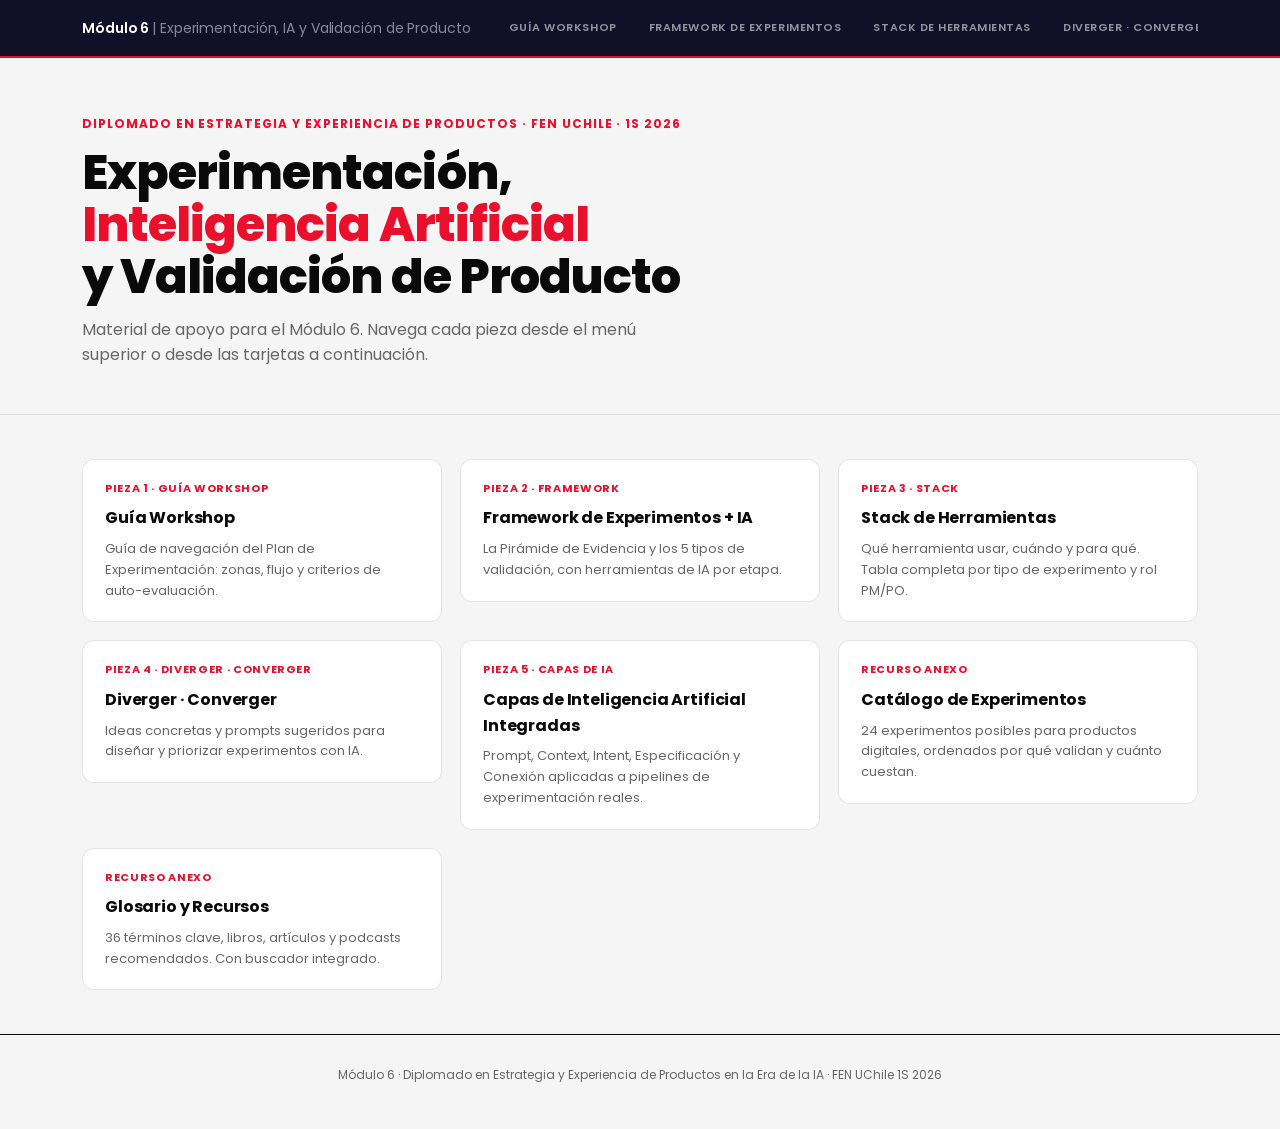
==== commit d24ea9ee: "Agrega Catálogo de Experimentos para Productos Digitales" ====
--- a/index.html
+++ b/index.html
@@ -20,6 +20,7 @@
       <a href="stack-herramientas.html">Stack de Herramientas</a>
       <a href="diverger-converger.html">Diverger · Converger</a>
       <a href="capas-ia.html">Capas de IA Integradas</a>
+      <a href="experimentos.html">Catálogo de Experimentos</a>
       <a href="recursos.html">Glosario y Recursos</a>
     </div>
   </div>
@@ -77,6 +78,14 @@
         </div>
       </a>
 
+      <a class="card-link" href="experimentos.html">
+        <div class="card">
+          <div class="card-index">RECURSO ANEXO</div>
+          <h3>Catálogo de Experimentos</h3>
+          <p>24 experimentos posibles para productos digitales, ordenados por qué validan y cuánto cuestan.</p>
+        </div>
+      </a>
+
       <a class="card-link" href="recursos.html">
         <div class="card">
           <div class="card-index">RECURSO ANEXO</div>
